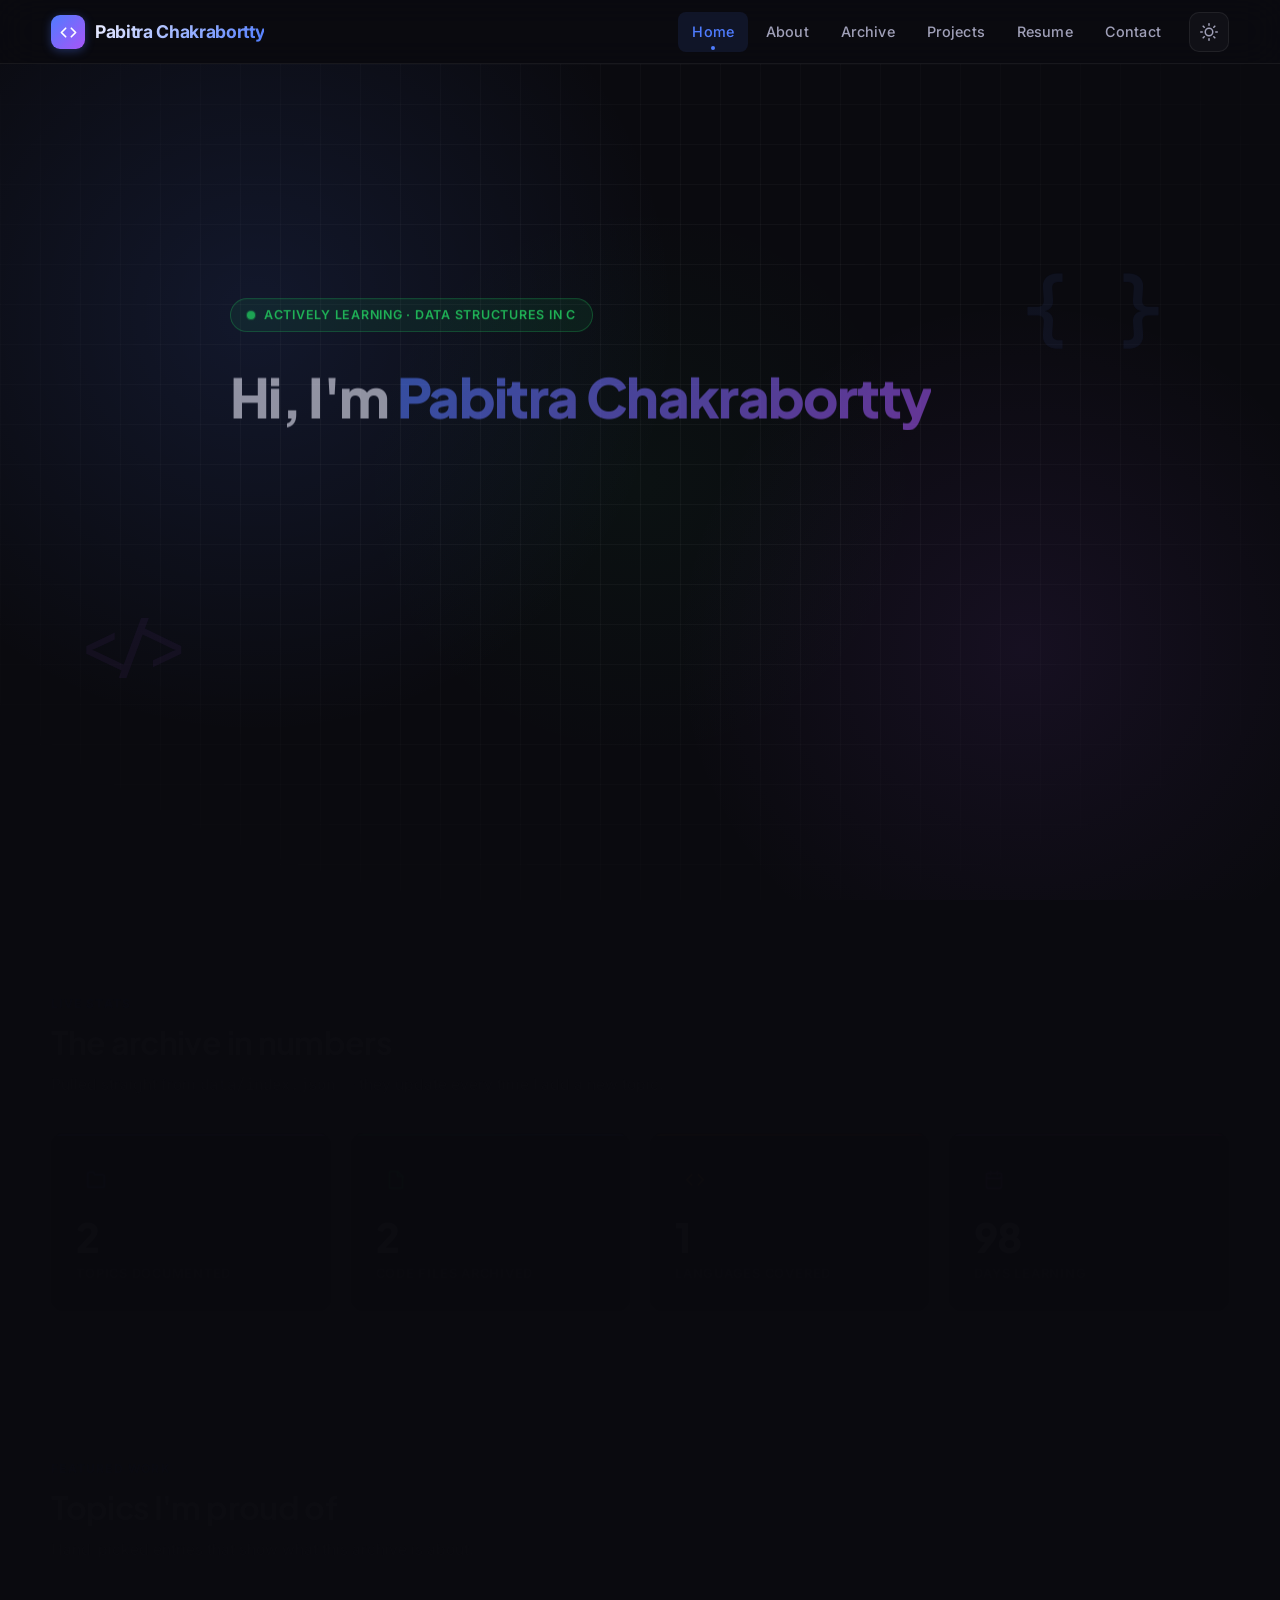
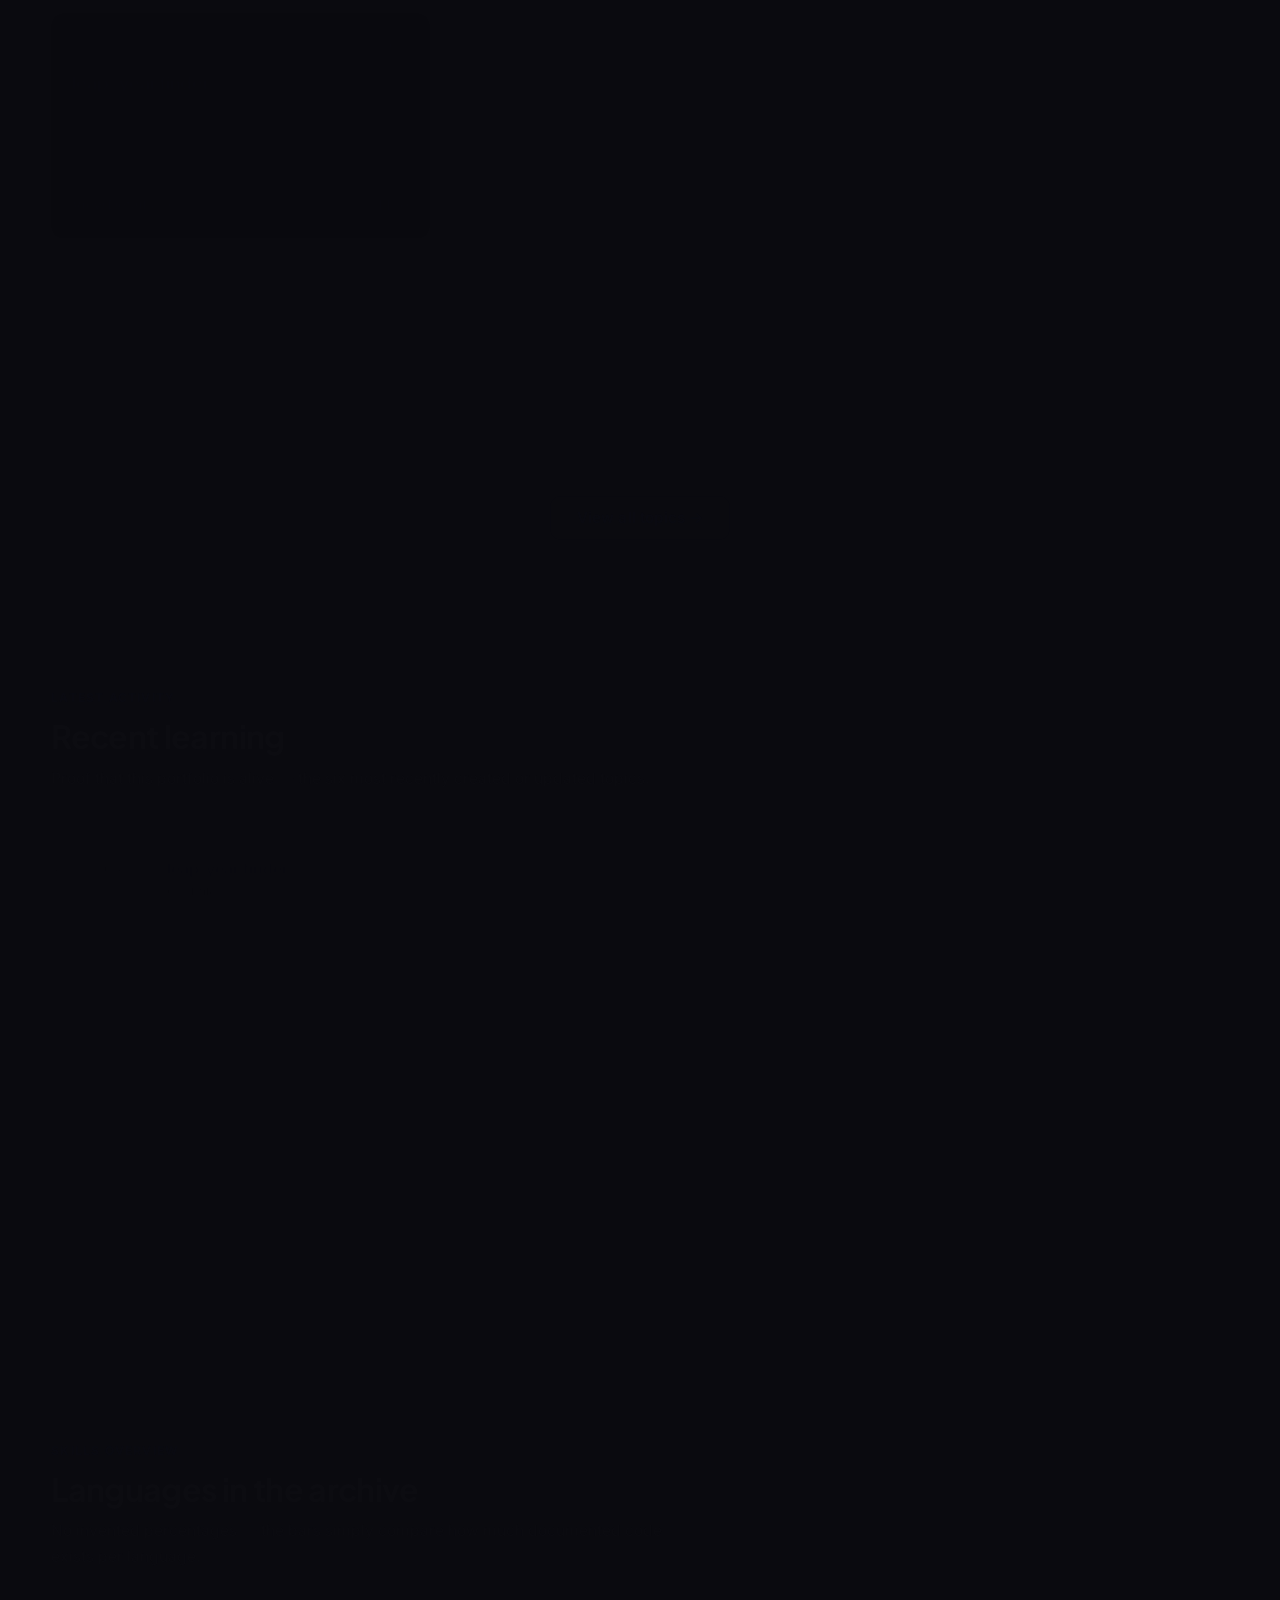
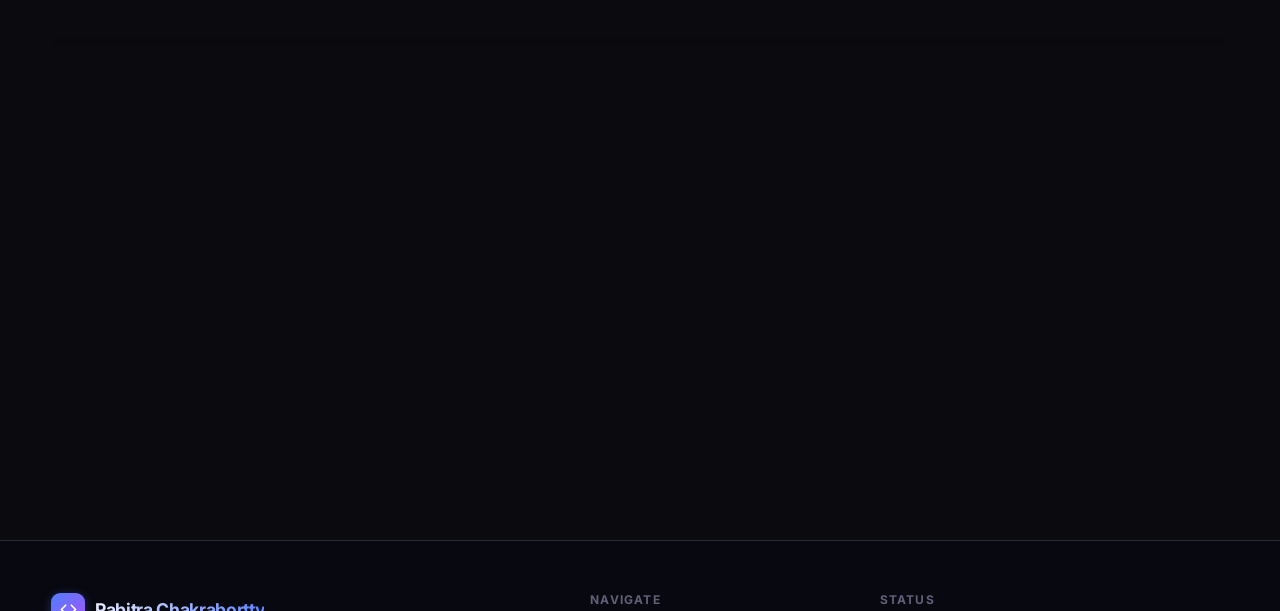
==== index.html @ 1357a91c "1st push" ====
<!DOCTYPE html>
<html lang="en">
<head>
  <meta charset="UTF-8">
  <meta name="viewport" content="width=device-width, initial-scale=1.0">
  <title>Redirecting…</title>
  <meta http-equiv="refresh" content="0; url=website/index.html">
  <link rel="canonical" href="website/index.html">
</head>
<body>
  <p>Redirecting to <a href="website/index.html">the portfolio</a>…</p>
</body>
</html>
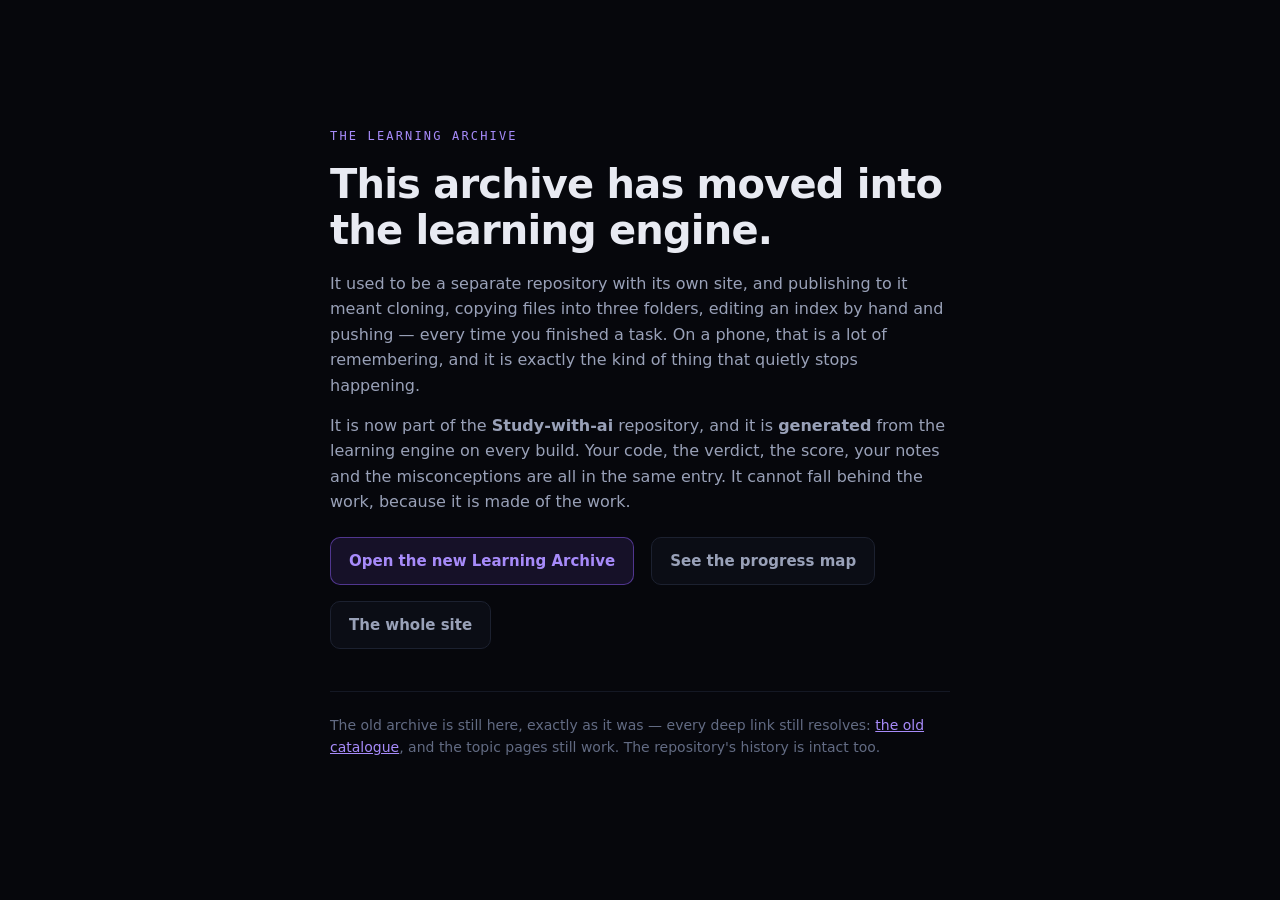
==== commit e518e884: "The Learning Archive has moved into the learning engine" ====
--- a/index.html
+++ b/index.html
@@ -2,12 +2,103 @@
 <html lang="en">
 <head>
   <meta charset="UTF-8">
-  <meta name="viewport" content="width=device-width, initial-scale=1.0">
-  <title>Redirecting…</title>
-  <meta http-equiv="refresh" content="0; url=website/index.html">
-  <link rel="canonical" href="website/index.html">
+  <meta name="viewport" content="width=device-width, initial-scale=1.0, viewport-fit=cover">
+  <title>The Learning Archive has moved</title>
+  <meta name="description" content="The Learning Archive now lives inside the Study-with-ai repository, where it is generated from the learning engine and can never fall behind the work.">
+  <meta name="robots" content="noindex, follow">
+  <link rel="icon" href="data:image/svg+xml,%3Csvg xmlns='http://www.w3.org/2000/svg' viewBox='0 0 64 64'%3E%3Crect width='64' height='64' rx='14' fill='%238b5cf6'/%3E%3Cpolyline points='24,20 12,32 24,44' fill='none' stroke='white' stroke-width='5' stroke-linecap='round' stroke-linejoin='round'/%3E%3Cpolyline points='40,20 52,32 40,44' fill='none' stroke='white' stroke-width='5' stroke-linecap='round' stroke-linejoin='round'/%3E%3C/svg%3E">
+  <style>
+    :root { color-scheme: dark; }
+    * { box-sizing: border-box; }
+    body {
+      margin: 0;
+      min-height: 100vh;
+      display: grid;
+      place-items: center;
+      padding: 24px;
+      background: #06070c;
+      color: #e8eaf2;
+      font-family: ui-sans-serif, system-ui, -apple-system, "Segoe UI", Roboto, sans-serif;
+      line-height: 1.6;
+    }
+    main { max-width: 620px; }
+    .kicker {
+      font-family: ui-monospace, SFMono-Regular, Menlo, monospace;
+      font-size: 12px;
+      letter-spacing: 0.18em;
+      text-transform: uppercase;
+      color: #a78bfa;
+      margin: 0 0 14px;
+    }
+    h1 { font-size: clamp(28px, 6vw, 40px); line-height: 1.15; margin: 0 0 18px; letter-spacing: -0.02em; }
+    p { color: #99a1b8; font-size: 16px; margin: 0 0 14px; }
+    a.button {
+      display: inline-block;
+      margin: 8px 12px 8px 0;
+      padding: 11px 18px;
+      border-radius: 10px;
+      border: 1px solid rgba(139, 92, 246, 0.5);
+      background: rgba(139, 92, 246, 0.12);
+      color: #a78bfa;
+      text-decoration: none;
+      font-weight: 600;
+      font-size: 15px;
+    }
+    a.button:hover { border-color: rgba(139, 92, 246, 0.85); color: #c4b5fd; }
+    a.button.secondary {
+      border-color: #1c2130;
+      background: #0b0d15;
+      color: #99a1b8;
+    }
+    a.button.secondary:hover { color: #e8eaf2; border-color: #2a3145; }
+    .note {
+      margin-top: 34px;
+      padding-top: 22px;
+      border-top: 1px solid #141824;
+      font-size: 14px;
+      color: #626b83;
+    }
+    code {
+      font-family: ui-monospace, SFMono-Regular, Menlo, monospace;
+      font-size: 13px;
+      color: #22d3ee;
+    }
+  </style>
 </head>
 <body>
-  <p>Redirecting to <a href="website/index.html">the portfolio</a>…</p>
+  <main>
+    <p class="kicker">The Learning Archive</p>
+    <h1>This archive has moved into the learning engine.</h1>
+    <p>
+      It used to be a separate repository with its own site, and publishing to it
+      meant cloning, copying files into three folders, editing an index by hand
+      and pushing — every time you finished a task. On a phone, that is a lot of
+      remembering, and it is exactly the kind of thing that quietly stops
+      happening.
+    </p>
+    <p>
+      It is now part of the <strong>Study-with-ai</strong> repository, and it is
+      <strong>generated</strong> from the learning engine on every build. Your
+      code, the verdict, the score, your notes and the misconceptions are all in
+      the same entry. It cannot fall behind the work, because it is made of the
+      work.
+    </p>
+
+    <a class="button" href="https://pabitra27706-oss.github.io/Study-with-ai/archive">
+      Open the new Learning Archive
+    </a>
+    <a class="button secondary" href="https://pabitrawaters06-oss.github.io/Study-with-ai/progress">
+      See the progress map
+    </a>
+    <a class="button secondary" href="https://pabitra27706-oss.github.io/Study-with-ai/">
+      The whole site
+    </a>
+
+    <p class="note">
+      The old archive is still here, exactly as it was — every deep link still
+      resolves: <a href="website/archive.html" style="color:#a78bfa">the old catalogue</a>,
+      and the topic pages still work. The repository's history is intact too.
+    </p>
+  </main>
 </body>
 </html>
